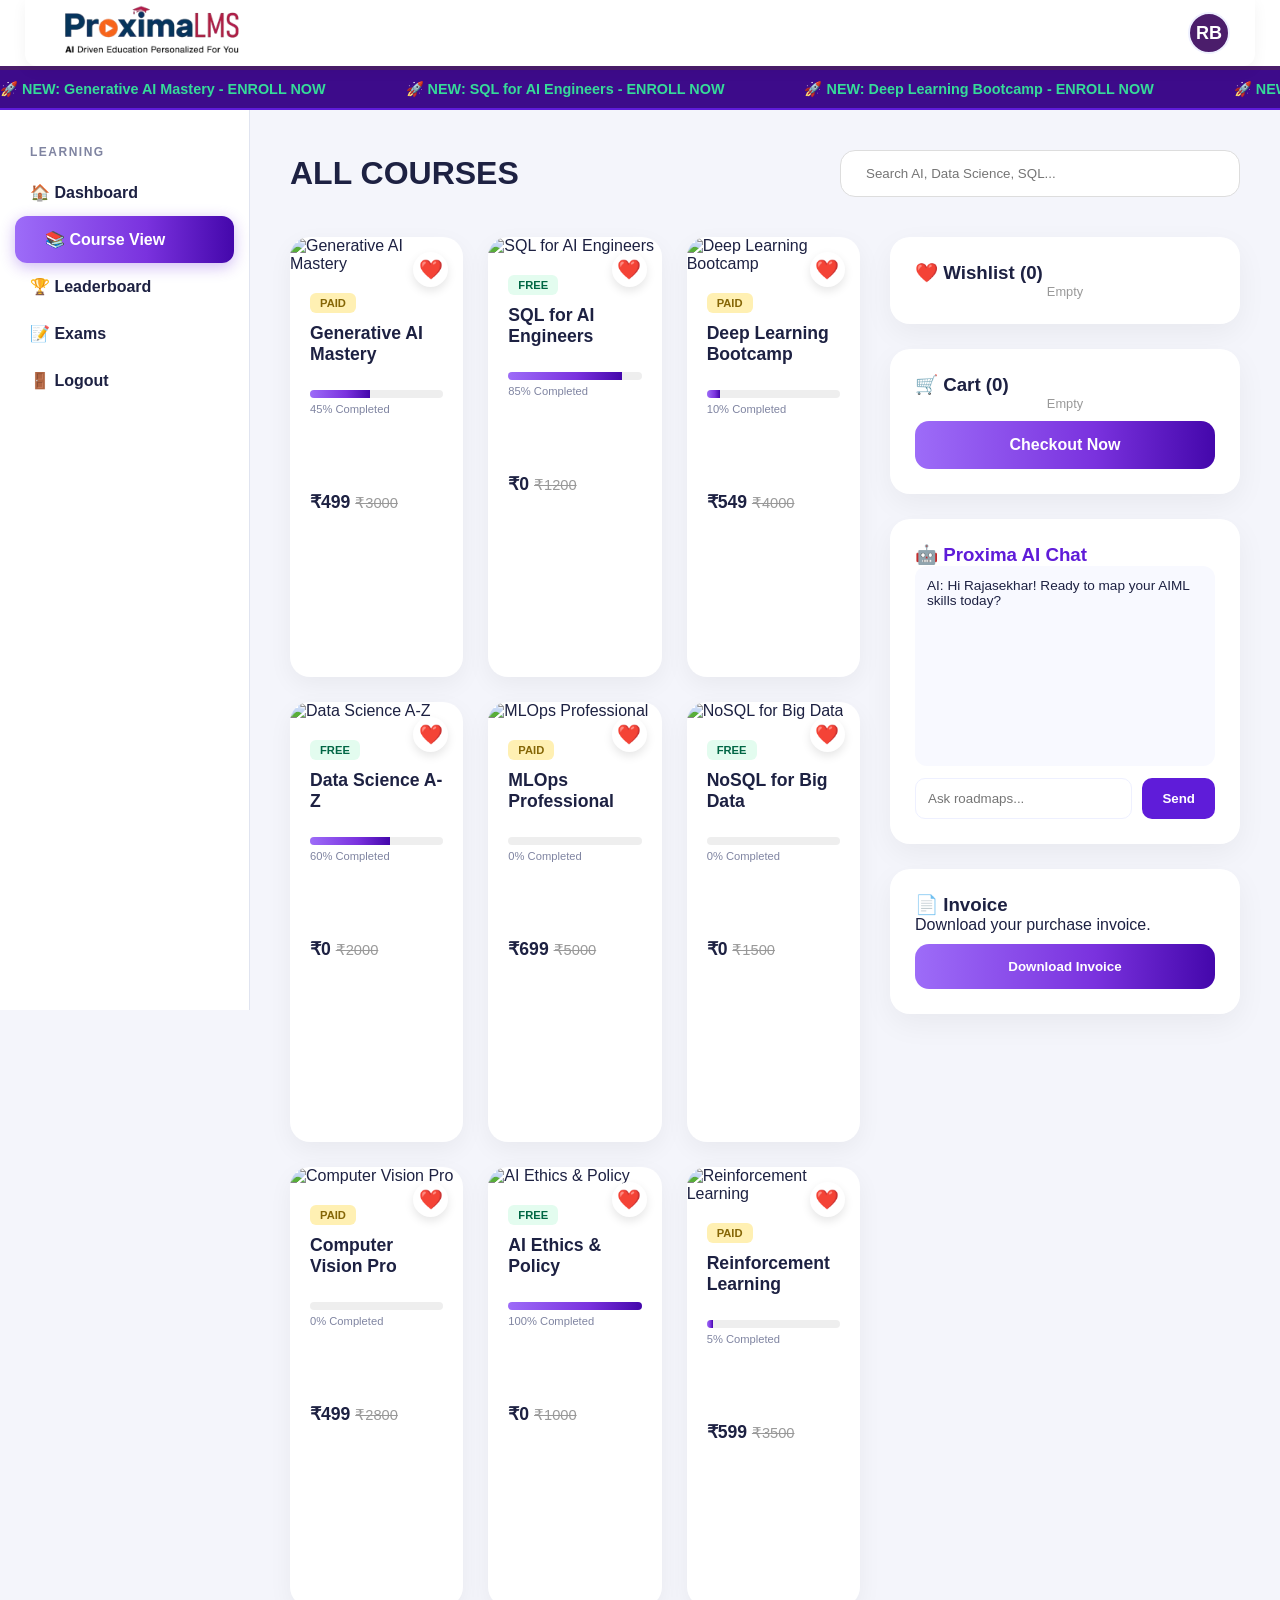
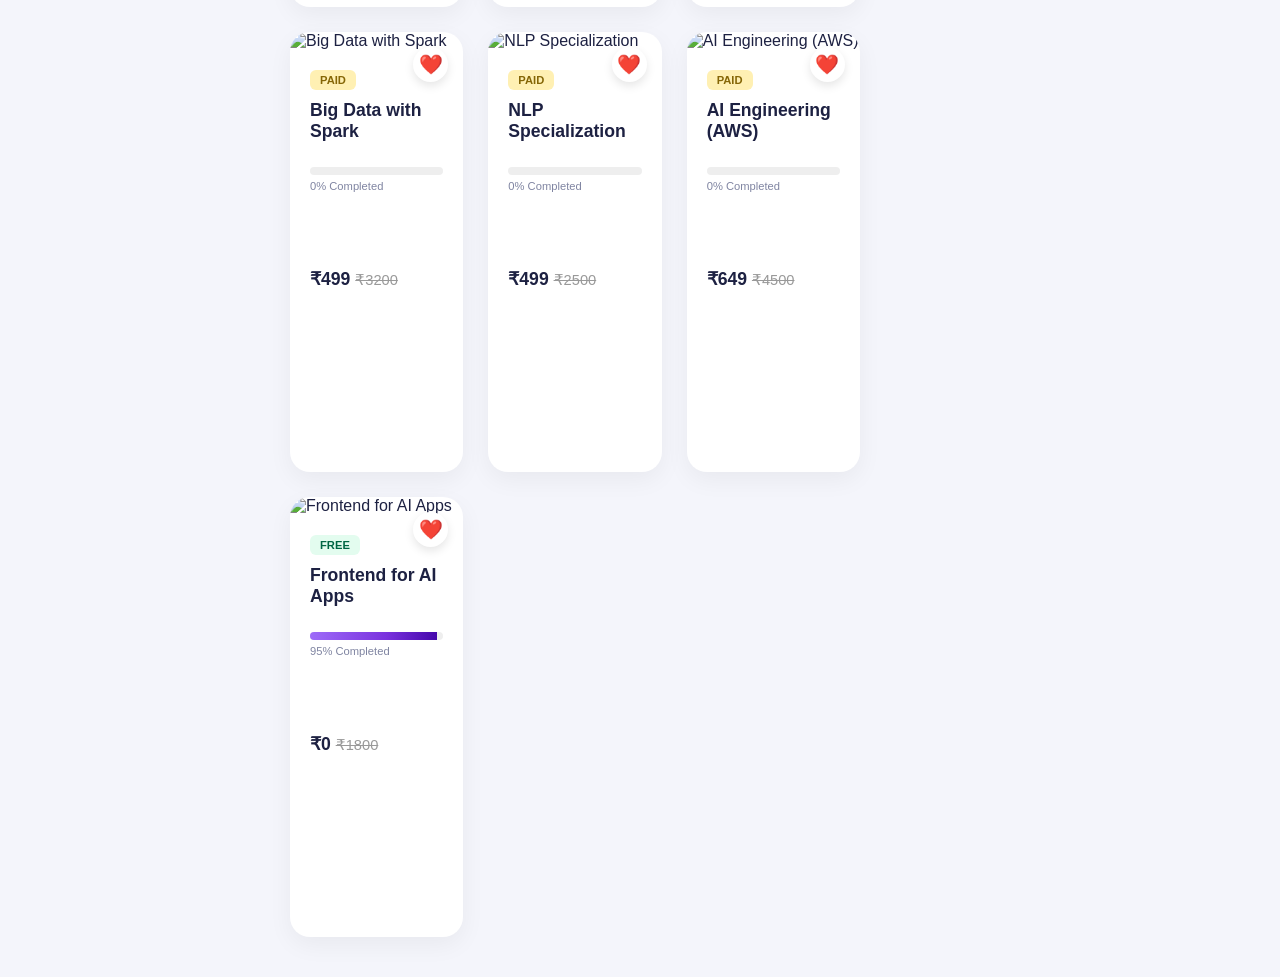
==== courses.html @ 3a39cdcb "commit" ====
<!DOCTYPE html>
<html lang="en">
<head>
    <meta charset="UTF-8">
    <title>ProximaLMS - Courses</title>
    <meta name="viewport" content="width=device-width, initial-scale=1.0">
    <link rel="stylesheet" href="style.css">
    <script src="https://cdnjs.cloudflare.com/ajax/libs/jspdf/2.5.1/jspdf.umd.min.js"></script>
    <style>
        /* Responsive Design */
        @media (max-width: 1024px) {
            .course-page-layout {
                grid-template-columns: 1fr !important;
            }
            
            .right-panel {
                display: none !important;
            }
        }

        @media (max-width: 768px) {
            .course-search {
                width: 100% !important;
                margin-bottom: 20px !important;
            }

            .course-grid {
                grid-template-columns: repeat(2, 1fr) !important;
                gap: 15px !important;
            }

            .course-card {
                padding: 10px !important;
            }

            .card-img {
                height: 140px !important;
            }
        }

        @media (max-width: 640px) {
            .course-grid {
                grid-template-columns: 1fr !important;
                gap: 15px !important;
            }

            .course-page-layout {
                flex-direction: column !important;
            }

            input[type="text"] {
                padding: 12px !important;
                font-size: 16px !important;
            }

            .card-body {
                padding: 10px !important;
            }

            .card-img {
                height: 150px !important;
            }

            .side-card {
                margin-top: 20px !important;
            }

            .right-panel {
                display: block !important;
                width: 100% !important;
            }
        }
    </style>
</head>
<body>
   <header class="ttr-header">
    <div class="header-container">
        <div class="logo-area">
            <a href="index.html">
                <img src="kalpra-logo.png" alt="ProximaLMS Logo" class="header-logo">
            </a>
        </div>
        <div class="profile-circle" title="Rajasekhar Bevara">RB</div>
    </div>
</header>

    <div class="marquee-ticker"><div class="marquee-content" id="marquee-courses"></div></div>

    <div class="page-layout">
        <aside class="sidebar">
            <div class="sidebar-title">Learning</div>
            <a href="index.html" class="menu-item">🏠 Dashboard</a>
            <a href="courses.html" class="menu-item active">📚 Course View</a>
            <a href="leaderboard.html" class="menu-item">🏆 Leaderboard</a>
            <a href="exams.html" class="menu-item">📝 Exams</a>
            <a href="#" onclick="logout()" class="menu-item">🚪 Logout</a>
        </aside>

        <main class="main-panel">
            <div style="display:flex; justify-content:space-between; align-items:center; margin-bottom:40px;">
                <h1 style="font-weight:900;">ALL COURSES</h1>
                <input type="text" id="courseSearch" placeholder="Search AI, Data Science, SQL..." 
                       style="padding:15px 25px; border-radius:15px; border:1px solid #ddd; width:400px; outline:none;" 
                       onkeyup="filterCourses()">
            </div>

           <div class="course-page-layout">
    <div class="course-grid" id="courseGrid"></div>

    <aside class="right-panel">
        <div class="side-card">
            <h3>❤️ Wishlist (<span id="wishCount">0</span>)</h3>
            <div class="item-list-container" id="wishList"></div>
        </div>
        
        <div class="side-card">
            <h3>🛒 Cart (<span id="cartCount">0</span>)</h3>
            <div class="item-list-container" id="cartList"></div>
            <a href="checkout.html" style="width:100%; padding:15px; background:var(--purple-gradient); color:white; border:none; border-radius:14px; cursor:pointer; font-weight:bold; margin-top:10px; display:inline-block; text-align:center; text-decoration:none;">Checkout Now</a>
        </div>

        <div class="side-card">
            <h3 style="color:var(--purple-primary);">🤖 Proxima AI Chat</h3>
            <div class="chat-window" id="chatWindow">
                <div class="msg-ai">AI: Hi Rajasekhar! Ready to map your AIML skills today?</div>
            </div>
            <div style="display:flex; gap:10px;">
                <input type="text" id="chatInput" placeholder="Ask roadmaps..." style="flex:1; padding:12px; border-radius:10px; border:1px solid #eef0ff; outline:none;">
                <button onclick="sendChat()" style="background:var(--purple-primary); color:white; border:none; padding:10px 20px; border-radius:10px; cursor:pointer; font-weight:bold;">Send</button>
            </div>
        </div>
        <div class="side-card">
            <h3>📄 Invoice</h3>
            <p>Download your purchase invoice.</p>
            <button onclick="downloadInvoice()" style="width:100%; padding:15px; background:var(--purple-gradient); color:white; border:none; border-radius:14px; cursor:pointer; font-weight:bold; margin-top:10px;">Download Invoice</button>
        </div>    </aside>
</div>

            </div>
        </main>
    </div>
    <script src="script.js"></script>
    <script>
        function logout() {
            localStorage.clear();
            window.location = 'login.html';
        }

        function downloadInvoice() {
            const lastPurchase = JSON.parse(localStorage.getItem('lastPurchase')) || [];
            if (lastPurchase.length === 0) {
                alert('No purchases found. Please make a purchase first.');
                return;
            }
            const { jsPDF } = window.jspdf;
            const doc = new jsPDF();
            doc.text('ProximaLMS Invoice', 20, 20);
            doc.text('Date: ' + new Date().toLocaleDateString(), 20, 30);
            let y = 50;
            lastPurchase.forEach(item => {
                doc.text(`${item.title} - ₹${item.price}`, 20, y);
                y += 10;
            });
            const total = lastPurchase.reduce((sum, i) => sum + i.price, 0);
            doc.text(`Total: ₹${total}`, 20, y);
            doc.save('ProximaLMS_Invoice.pdf');
        }
    </script>
</body>
</html>
---- style.css ----
﻿/* 
    PROXIMALMS MASTER STYLESHEET 
    Author: Rajasekhar Bevara
    Theme: Modern AI & Career Mapping
*/

:root {
  --purple-primary: #5f1cd9;
  --purple-dark: #3d0b8a;
  --purple-gradient: linear-gradient(90deg, #9d6cf8 0%, #7a32de 60%, #4407ab 100%);
  --bg-light: #f4f5fb;
  --white: #ffffff;
  --text-main: #1d2142;
  --text-muted: #7f84a1;
  --sidebar-width: 250px;
  --success: #36db99;
  --danger: #e85d75;
}

/* Global Reset */
* {
  box-sizing: border-box;
  margin: 0;
  padding: 0;
}

body {
  font-family: 'Inter', 'Segoe UI', Tahoma, Geneva, Verdana, sans-serif;
  background: var(--bg-light);
  color: var(--text-main);
  overflow-x: hidden;
}

/* --- HEADER SECTION --- */
.ttr-header {
  background: var(--purple-gradient);
  height: 75px;
  display: flex;
  align-items: center;
  padding: 0 20px;
  position: sticky;
  top: 0;
  z-index: 2000;
}

.header-container {
  display: flex;
  width: 100%;
  align-items: center;
  justify-content: space-between;
  background: var(--white);
  border-radius: 0 0 12px 12px;
  padding: 10px 25px;
  height: 100%;
  box-shadow: 0 4px 15px rgba(0,0,0,0.05);
}

.logo-area {
  display: flex;
  flex-direction: column;
}

.logo-text {
  font-size: 24px;
  font-weight: 900;
  color: var(--purple-primary);
  text-decoration: none;
  line-height: 1;
}

.logo-sub {
  font-size: 10px;
  color: var(--text-muted);
  margin-top: 4px;
  font-weight: 600;
}

.profile-circle {
  width: 42px;
  height: 42px;
  background: var(--purple-primary);
  border-radius: 50%;
  display: grid;
  place-items: center;
  font-weight: bold;
  color: var(--white);
  cursor: pointer;
  border: 2px solid #eef0ff;
  transition: 0.3s;
}

.profile-circle:hover {
  transform: scale(1.1);
  box-shadow: 0 0 15px rgba(95, 28, 217, 0.3);
}

/* --- MARQUEE TICKER --- */
.marquee-ticker {
  background: var(--purple-dark);
  color: var(--white);
  padding: 10px 0;
  overflow: hidden;
  white-space: nowrap;
  border-bottom: 2px solid var(--purple-primary);
}

.marquee-content {
  display: inline-block;
  animation: scroll-slow 50s linear infinite;
}

.marquee-item {
  color: var(--success);
  text-decoration: none;
  margin-right: 80px;
  font-weight: 600;
  font-size: 0.9rem;
  cursor: pointer;
}

@keyframes scroll-slow {
  0% { transform: translateX(100%); }
  100% { transform: translateX(-100%); }
}

/* --- SIDEBAR NAVIGATION --- */
.sidebar {
  width: var(--sidebar-width);
  background: var(--white);
  padding: 25px 0;
  border-right: 1px solid #e0e4f0;
  position: fixed;
  height: 100vh;
  z-index: 1000;
}

.sidebar-title {
  font-size: 0.75rem;
  font-weight: 800;
  color: var(--text-muted);
  padding: 10px 30px;
  letter-spacing: 1.5px;
  text-transform: uppercase;
}

.menu-item {
  display: flex;
  align-items: center;
  padding: 14px 30px;
  color: var(--text-main);
  text-decoration: none;
  font-weight: 600;
  transition: 0.3s;
  gap: 12px;
}

.menu-item:hover {
  background: rgba(95, 28, 217, 0.05);
  color: var(--purple-primary);
}

.menu-item.active {
  background: var(--purple-gradient);
  color: var(--white);
  margin: 0 15px;
  border-radius: 12px;
  box-shadow: 0 4px 15px rgba(95, 28, 217, 0.3);
}

/* --- MAIN LAYOUT --- */
.main-panel {
  margin-left: var(--sidebar-width);
  padding: 40px;
}

.stat-grid {
  display: grid;
  grid-template-columns: repeat(4, 1fr);
  gap: 20px;
  margin-bottom: 35px;
}

.stat-card {
  background: var(--purple-gradient);
  color: var(--white);
  padding: 25px;
  border-radius: 20px;
  box-shadow: 0 10px 20px rgba(95, 28, 217, 0.1);
}

.stat-card span { font-size: 0.8rem; text-transform: uppercase; opacity: 0.9; font-weight: bold; }
.stat-card strong { font-size: 2.2rem; display: block; margin: 8px 0; }
.stat-card p { font-size: 0.75rem; opacity: 0.8; }

/* --- DASHBOARD CHARTS --- */
.chart-panel {
  background: var(--white);
  padding: 40px;
  border-radius: 30px;
  box-shadow: 0 10px 40px rgba(0,0,0,0.05);
  border: 1px solid #eef0ff;
}

.chart-container {
  width: 100%;
  margin-top: 20px;
  overflow: visible;
}

/* --- COURSE GRID (3 PER ROW) --- */
.course-page-layout {
  display: flex;
  gap: 30px;
  align-items: flex-start;
}

.course-grid {
  display: grid;
  grid-template-columns: repeat(3, 1fr);
  gap: 25px;
  flex: 1;
}

.course-card {
  position: relative;
  background: var(--white);
  border-radius: 20px;
  overflow: hidden;
  box-shadow: 0 8px 25px rgba(0,0,0,0.05);
  height: 440px;
  cursor: pointer;
  transition: 0.3s;
}

.card-img {
  width: 100%;
  height: 180px;
  object-fit: cover;
}

.card-body {
  padding: 20px;
  height: 260px;
  display: flex;
  flex-direction: column;
}

.wishlist-heart {
  position: absolute;
  top: 15px;
  right: 15px;
  z-index: 10;
  background: var(--white);
  width: 35px;
  height: 35px;
  border-radius: 50%;
  display: grid;
  place-items: center;
  color: var(--danger);
  font-size: 1.2rem;
  box-shadow: 0 4px 10px rgba(0,0,0,0.1);
  transition: 0.3s;
}

/* --- IN-PLACE HOVER OVERLAY --- */
.hover-overlay {
  position: absolute;
  top: 0;
  left: 0;
  width: 100%;
  height: 100%;
  background: var(--purple-gradient);
  color: var(--white);
  padding: 30px;
  opacity: 0;
  visibility: hidden;
  transition: 0.4s ease;
  display: flex;
  flex-direction: column;
  justify-content: center;
  z-index: 15;
}

.course-card:hover .hover-overlay {
  opacity: 1;
  visibility: visible;
}

.benefit-list {
  list-style: none;
  margin: 20px 0;
}

.benefit-list li {
  font-size: 0.9rem;
  margin-bottom: 10px;
  display: flex;
  gap: 10px;
}

.benefit-list li::before {
  content: '✓';
  color: var(--success);
  font-weight: bold;
}

/* --- LEADERBOARD PODIUM --- */
.podium {
  display: flex;
  justify-content: center;
  align-items: flex-end;
  gap: 20px;
  margin: 60px 0;
}

.podium-card {
  background: var(--white);
  padding: 30px 20px;
  border-radius: 24px;
  text-align: center;
  width: 180px;
  box-shadow: 0 10px 30px rgba(0,0,0,0.05);
  position: relative;
}

.podium-card.gold { height: 260px; border: 3px solid #ffd700; }
.podium-card.gold::after { content: '🥇'; position: absolute; top: -35px; left: 50%; transform: translateX(-50%); font-size: 3.2rem; }

.podium-card.silver { height: 220px; border: 3px solid #c0c0c0; }
.podium-card.silver::after { content: '🥈'; position: absolute; top: -30px; left: 50%; transform: translateX(-50%); font-size: 2.8rem; }

.podium-card.bronze { height: 190px; border: 3px solid #cd7f32; }
.podium-card.bronze::after { content: '🥉'; position: absolute; top: -25px; left: 50%; transform: translateX(-50%); font-size: 2.4rem; }

.leader-row {
  display: grid;
  grid-template-columns: 60px 1fr 120px;
  align-items: center;
  padding: 20px 30px;
  background: var(--white);
  margin-bottom: 12px;
  border-radius: 18px;
  font-weight: 600;
}

.leader-row.highlight {
  background: rgba(54, 219, 153, 0.15);
  border: 2px solid var(--success);
  transform: scale(1.02);
  box-shadow: 0 10px 30px rgba(54, 219, 153, 0.15);
}

/* --- RIGHT SIDE PANELS --- */
.right-panel {
  width: 350px;
  position: sticky;
  top: 100px;
  display: flex;
  flex-direction: column;
  gap: 25px;
}

.side-card {
  background: var(--white);
  padding: 25px;
  border-radius: 20px;
  box-shadow: 0 10px 30px rgba(0,0,0,0.05);
}

.chat-window {
  height: 200px;
  overflow-y: auto;
  background: #f8f9ff;
  padding: 12px;
  border-radius: 12px;
  margin-bottom: 12px;
  font-size: 0.85rem;
}

/* Progress Section */
.progress-container { margin-top: 15px; }
.progress-bg { height: 8px; background: #eee; border-radius: 10px; overflow: hidden; }
.progress-fill { height: 100%; background: var(--purple-gradient); transition: 0.5s; }

/* Badges */
.badge { padding: 4px 10px; border-radius: 6px; font-size: 0.7rem; font-weight: 700; width: fit-content; margin-bottom: 10px; }
.badge-free { background: #e3fcef; color: #006644; }
.badge-paid { background: #fff0b3; color: #856606; }

/* Login/Signup */
.login-container {
    display: flex;
    justify-content: center;
    align-items: center;
    height: 100vh;
    background: var(--purple-gradient);
}

.login-form {
    background: white;
    padding: 40px;
    border-radius: 12px;
    box-shadow: 0 4px 20px rgba(0,0,0,0.1);
    width: 400px;
}

.form-group {
    margin-bottom: 20px;
}

.form-group label {
    display: block;
    margin-bottom: 5px;
    color: var(--text-main);
}

.form-group input {
    width: 100%;
    padding: 10px;
    border: 1px solid #ddd;
    border-radius: 8px;
    outline: none;
}

.btn-primary {
    width: 100%;
    padding: 12px;
    background: var(--purple-gradient);
    color: white;
    border: none;
    border-radius: 8px;
    cursor: pointer;
    font-weight: bold;
}

.btn-primary:hover {
    opacity: 0.9;
}

.ttr-header {
    background-color: #1a0b3b; /* Matches your dashboard theme */
    padding: 10px 25px;
    height: 70px; /* Standard header height */
    display: flex;
    align-items: center;
}

.header-container {
    width: 100%;
    display: flex;
    justify-content: space-between;
    align-items: center;
}

.logo-area {
    display: flex;
    align-items: center;
}

.header-logo {
    height: 200px; /* This size replaces the visual weight of the previous text */
    width: auto;
    display: block;
    transition: transform 0.2s;
}

.header-logo:hover {
    transform: scale(1.05);
}

.profile-circle {
    width: 40px;
    height: 40px;
    background-color: #6a1b9a;
    color: white;
    border-radius: 50%;
    display: flex;
    align-items: center;
    justify-content: center;
    font-weight: bold;
    cursor: pointer;
}


.ttr-header {
    background: white;
    border-bottom: 4px solid #4B1D6B; /* Your primary purple */
    padding: 0 25px;
    height: 70px;
    display: flex;
    align-items: center;
    position: sticky;
    top: 0;
    z-index: 1000;
    box-sizing: border-box;
}

.header-container {
    width: 100%;
    display: flex;
    justify-content: space-between;
    align-items: center;
}

.logo-area {
    display: flex;
    align-items: center;
}

.header-logo {
    height: 200px; /* Increased height for better visibility */
    width: auto;
    display: block;
    object-fit: contain;
}

.profile-circle {
    width: 42px;
    height: 42px;
    background-color: #4B1D6B;
    color: white;
    border-radius: 50%;
    display: flex;
    align-items: center;
    justify-content: center;
    font-weight: bold;
    font-size: 18px;
    cursor: pointer;
}
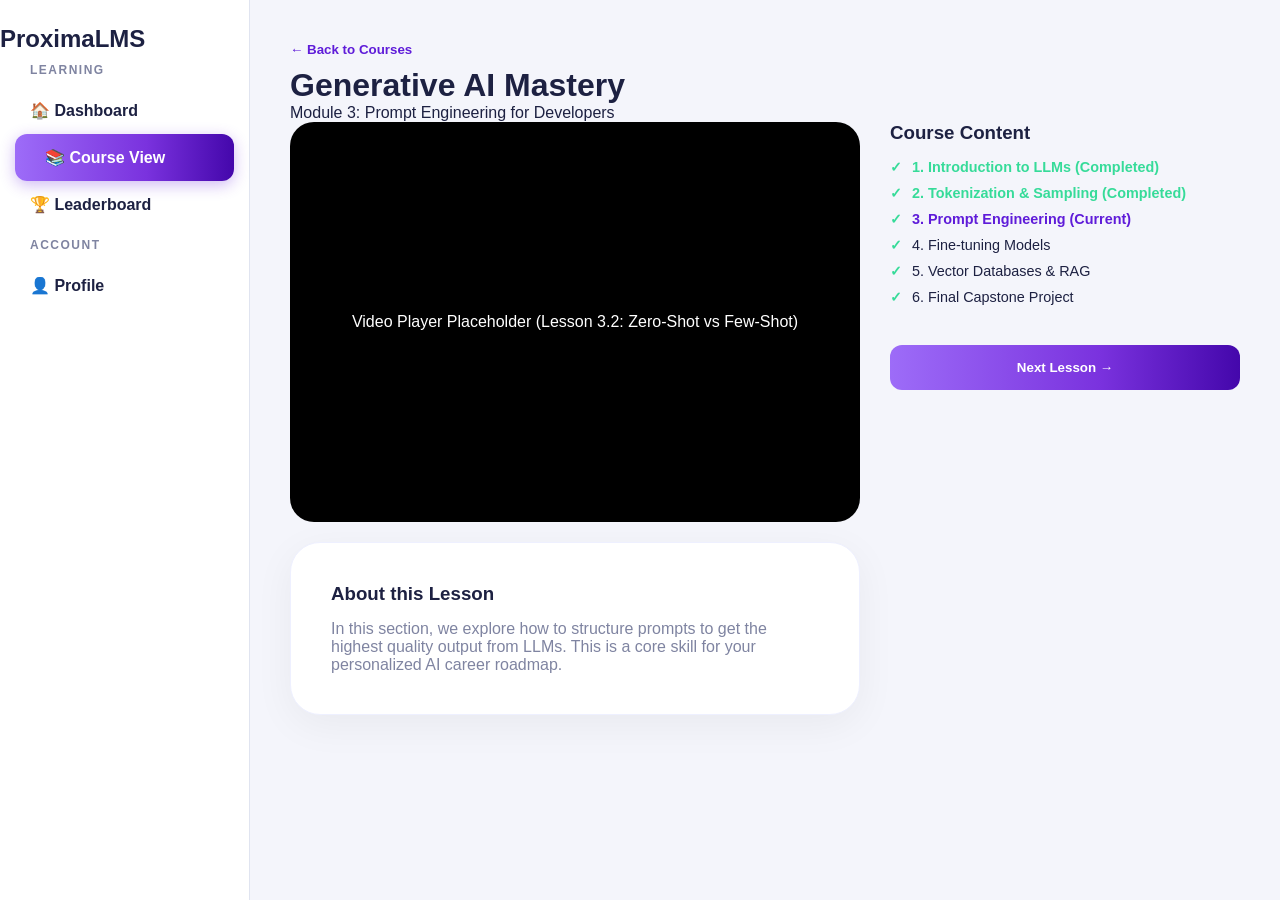
==== commit a820ccad: "commit" ====
--- a/courses.html
+++ b/courses.html
@@ -2,169 +2,54 @@
 <html lang="en">
 <head>
     <meta charset="UTF-8">
-    <title>ProximaLMS - Courses</title>
-    <meta name="viewport" content="width=device-width, initial-scale=1.0">
+    <title>Course Detail - ProximaLMS</title>
     <link rel="stylesheet" href="style.css">
-    <script src="https://cdnjs.cloudflare.com/ajax/libs/jspdf/2.5.1/jspdf.umd.min.js"></script>
-    <style>
-        /* Responsive Design */
-        @media (max-width: 1024px) {
-            .course-page-layout {
-                grid-template-columns: 1fr !important;
-            }
-            
-            .right-panel {
-                display: none !important;
-            }
-        }
-
-        @media (max-width: 768px) {
-            .course-search {
-                width: 100% !important;
-                margin-bottom: 20px !important;
-            }
-
-            .course-grid {
-                grid-template-columns: repeat(2, 1fr) !important;
-                gap: 15px !important;
-            }
-
-            .course-card {
-                padding: 10px !important;
-            }
-
-            .card-img {
-                height: 140px !important;
-            }
-        }
-
-        @media (max-width: 640px) {
-            .course-grid {
-                grid-template-columns: 1fr !important;
-                gap: 15px !important;
-            }
-
-            .course-page-layout {
-                flex-direction: column !important;
-            }
-
-            input[type="text"] {
-                padding: 12px !important;
-                font-size: 16px !important;
-            }
-
-            .card-body {
-                padding: 10px !important;
-            }
-
-            .card-img {
-                height: 150px !important;
-            }
-
-            .side-card {
-                margin-top: 20px !important;
-            }
-
-            .right-panel {
-                display: block !important;
-                width: 100% !important;
-            }
-        }
-    </style>
 </head>
 <body>
-   <header class="ttr-header">
-    <div class="header-container">
-        <div class="logo-area">
-            <a href="index.html">
-                <img src="kalpra-logo.png" alt="ProximaLMS Logo" class="header-logo">
-            </a>
+    <aside class="sidebar">
+        <div class="sidebar-brand"><h2>ProximaLMS</h2></div>
+        <div class="sidebar-title">Learning</div>
+        <a href="index.html" class="menu-item">🏠 Dashboard</a>
+        <a href="courses.html" class="menu-item active">📚 Course View</a>
+        <a href="leaderboard.html" class="menu-item">🏆 Leaderboard</a>
+        <div class="sidebar-title">Account</div>
+        <a href="profile.html" class="menu-item">👤 Profile</a>
+    </aside>
+
+    <main class="main-panel">
+        <div class="content-header">
+            <button onclick="history.back()" style="background:none; border:none; color:var(--purple-primary); cursor:pointer; font-weight:bold; margin-bottom:10px;">← Back to Courses</button>
+            <h1>Generative AI Mastery</h1>
+            <p>Module 3: Prompt Engineering for Developers</p>
         </div>
-        <div class="profile-circle" title="Rajasekhar Bevara">RB</div>
-    </div>
-</header>
 
-    <div class="marquee-ticker"><div class="marquee-content" id="marquee-courses"></div></div>
-
-    <div class="page-layout">
-        <aside class="sidebar">
-            <div class="sidebar-title">Learning</div>
-            <a href="index.html" class="menu-item">🏠 Dashboard</a>
-            <a href="courses.html" class="menu-item active">📚 Course View</a>
-            <a href="leaderboard.html" class="menu-item">🏆 Leaderboard</a>
-            <a href="exams.html" class="menu-item">📝 Exams</a>
-            <a href="#" onclick="logout()" class="menu-item">🚪 Logout</a>
-        </aside>
-
-        <main class="main-panel">
-            <div style="display:flex; justify-content:space-between; align-items:center; margin-bottom:40px;">
-                <h1 style="font-weight:900;">ALL COURSES</h1>
-                <input type="text" id="courseSearch" placeholder="Search AI, Data Science, SQL..." 
-                       style="padding:15px 25px; border-radius:15px; border:1px solid #ddd; width:400px; outline:none;" 
-                       onkeyup="filterCourses()">
+        <div class="course-page-layout">
+            <div style="flex: 1;">
+                <div style="width: 100%; height: 400px; background: #000; border-radius: 24px; display: grid; place-items: center; color: white; margin-bottom: 20px;">
+                    <p>Video Player Placeholder (Lesson 3.2: Zero-Shot vs Few-Shot)</p>
+                </div>
+                
+                <div class="chart-panel">
+                    <h3>About this Lesson</h3>
+                    <p style="margin-top: 15px; color: var(--text-muted);">In this section, we explore how to structure prompts to get the highest quality output from LLMs. This is a core skill for your personalized AI career roadmap.</p>
+                </div>
             </div>
 
-           <div class="course-page-layout">
-    <div class="course-grid" id="courseGrid"></div>
-
-    <aside class="right-panel">
-        <div class="side-card">
-            <h3>❤️ Wishlist (<span id="wishCount">0</span>)</h3>
-            <div class="item-list-container" id="wishList"></div>
-        </div>
-        
-        <div class="side-card">
-            <h3>🛒 Cart (<span id="cartCount">0</span>)</h3>
-            <div class="item-list-container" id="cartList"></div>
-            <a href="checkout.html" style="width:100%; padding:15px; background:var(--purple-gradient); color:white; border:none; border-radius:14px; cursor:pointer; font-weight:bold; margin-top:10px; display:inline-block; text-align:center; text-decoration:none;">Checkout Now</a>
-        </div>
-
-        <div class="side-card">
-            <h3 style="color:var(--purple-primary);">🤖 Proxima AI Chat</h3>
-            <div class="chat-window" id="chatWindow">
-                <div class="msg-ai">AI: Hi Rajasekhar! Ready to map your AIML skills today?</div>
-            </div>
-            <div style="display:flex; gap:10px;">
-                <input type="text" id="chatInput" placeholder="Ask roadmaps..." style="flex:1; padding:12px; border-radius:10px; border:1px solid #eef0ff; outline:none;">
-                <button onclick="sendChat()" style="background:var(--purple-primary); color:white; border:none; padding:10px 20px; border-radius:10px; cursor:pointer; font-weight:bold;">Send</button>
+            <div class="right-panel">
+                <div class="hover-preview" style="min-height: auto;">
+                    <h3>Course Content</h3>
+                    <ul class="benefit-list" style="margin-top: 15px;">
+                        <li style="color: var(--success); font-weight: bold;">1. Introduction to LLMs (Completed)</li>
+                        <li style="color: var(--success); font-weight: bold;">2. Tokenization & Sampling (Completed)</li>
+                        <li style="color: var(--purple-primary); font-weight: 800;">3. Prompt Engineering (Current)</li>
+                        <li>4. Fine-tuning Models</li>
+                        <li>5. Vector Databases & RAG</li>
+                        <li>6. Final Capstone Project</li>
+                    </ul>
+                    <button style="width: 100%; padding: 15px; background: var(--purple-gradient); color: white; border: none; border-radius: 12px; margin-top: 20px; font-weight: bold; cursor: pointer;">Next Lesson →</button>
+                </div>
             </div>
         </div>
-        <div class="side-card">
-            <h3>📄 Invoice</h3>
-            <p>Download your purchase invoice.</p>
-            <button onclick="downloadInvoice()" style="width:100%; padding:15px; background:var(--purple-gradient); color:white; border:none; border-radius:14px; cursor:pointer; font-weight:bold; margin-top:10px;">Download Invoice</button>
-        </div>    </aside>
-</div>
-
-            </div>
-        </main>
-    </div>
-    <script src="script.js"></script>
-    <script>
-        function logout() {
-            localStorage.clear();
-            window.location = 'login.html';
-        }
-
-        function downloadInvoice() {
-            const lastPurchase = JSON.parse(localStorage.getItem('lastPurchase')) || [];
-            if (lastPurchase.length === 0) {
-                alert('No purchases found. Please make a purchase first.');
-                return;
-            }
-            const { jsPDF } = window.jspdf;
-            const doc = new jsPDF();
-            doc.text('ProximaLMS Invoice', 20, 20);
-            doc.text('Date: ' + new Date().toLocaleDateString(), 20, 30);
-            let y = 50;
-            lastPurchase.forEach(item => {
-                doc.text(`${item.title} - ₹${item.price}`, 20, y);
-                y += 10;
-            });
-            const total = lastPurchase.reduce((sum, i) => sum + i.price, 0);
-            doc.text(`Total: ₹${total}`, 20, y);
-            doc.save('ProximaLMS_Invoice.pdf');
-        }
-    </script>
+    </main>
 </body>
-</html>
+</html>
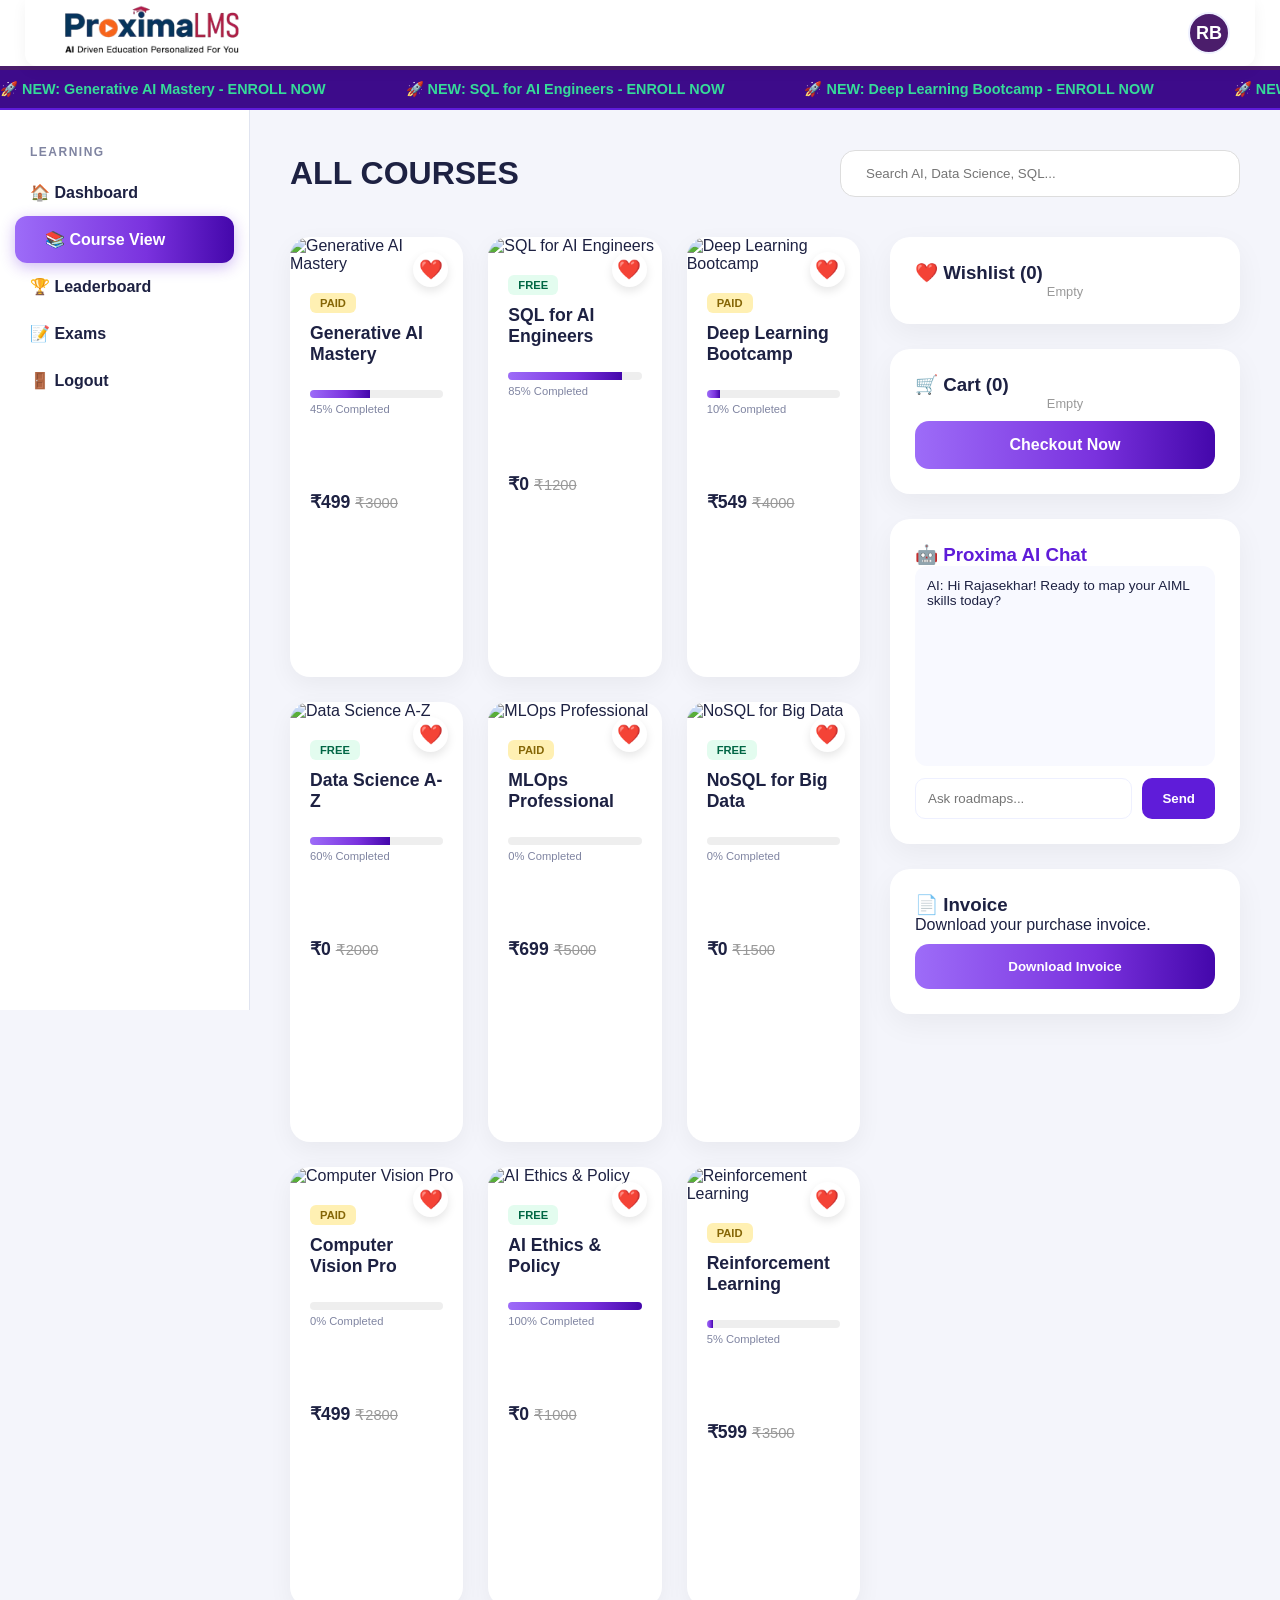
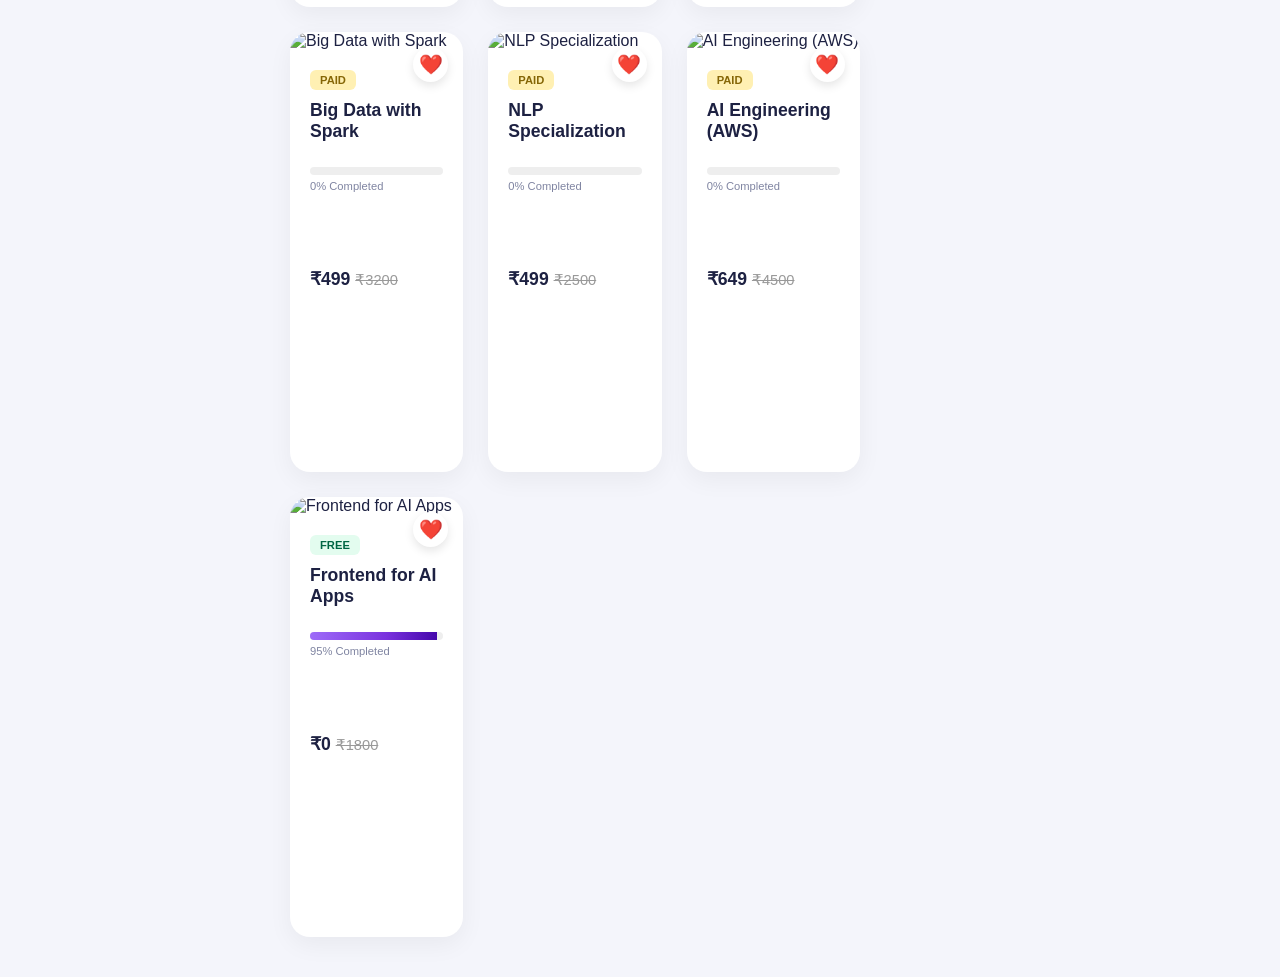
==== commit f022fcf5: "commit" ====
--- a/courses.html
+++ b/courses.html
@@ -2,54 +2,169 @@
 <html lang="en">
 <head>
     <meta charset="UTF-8">
-    <title>Course Detail - ProximaLMS</title>
+    <title>ProximaLMS - Courses</title>
+    <meta name="viewport" content="width=device-width, initial-scale=1.0">
     <link rel="stylesheet" href="style.css">
+    <script src="https://cdnjs.cloudflare.com/ajax/libs/jspdf/2.5.1/jspdf.umd.min.js"></script>
+    <style>
+        /* Responsive Design */
+        @media (max-width: 1024px) {
+            .course-page-layout {
+                grid-template-columns: 1fr !important;
+            }
+            
+            .right-panel {
+                display: none !important;
+            }
+        }
+
+        @media (max-width: 768px) {
+            .course-search {
+                width: 100% !important;
+                margin-bottom: 20px !important;
+            }
+
+            .course-grid {
+                grid-template-columns: repeat(2, 1fr) !important;
+                gap: 15px !important;
+            }
+
+            .course-card {
+                padding: 10px !important;
+            }
+
+            .card-img {
+                height: 140px !important;
+            }
+        }
+
+        @media (max-width: 640px) {
+            .course-grid {
+                grid-template-columns: 1fr !important;
+                gap: 15px !important;
+            }
+
+            .course-page-layout {
+                flex-direction: column !important;
+            }
+
+            input[type="text"] {
+                padding: 12px !important;
+                font-size: 16px !important;
+            }
+
+            .card-body {
+                padding: 10px !important;
+            }
+
+            .card-img {
+                height: 150px !important;
+            }
+
+            .side-card {
+                margin-top: 20px !important;
+            }
+
+            .right-panel {
+                display: block !important;
+                width: 100% !important;
+            }
+        }
+    </style>
 </head>
 <body>
-    <aside class="sidebar">
-        <div class="sidebar-brand"><h2>ProximaLMS</h2></div>
-        <div class="sidebar-title">Learning</div>
-        <a href="index.html" class="menu-item">🏠 Dashboard</a>
-        <a href="courses.html" class="menu-item active">📚 Course View</a>
-        <a href="leaderboard.html" class="menu-item">🏆 Leaderboard</a>
-        <div class="sidebar-title">Account</div>
-        <a href="profile.html" class="menu-item">👤 Profile</a>
-    </aside>
+   <header class="ttr-header">
+    <div class="header-container">
+        <div class="logo-area">
+            <a href="index.html">
+                <img src="kalpra-logo.png" alt="ProximaLMS Logo" class="header-logo">
+            </a>
+        </div>
+        <div class="profile-circle" title="Rajasekhar Bevara">RB</div>
+    </div>
+</header>
 
-    <main class="main-panel">
-        <div class="content-header">
-            <button onclick="history.back()" style="background:none; border:none; color:var(--purple-primary); cursor:pointer; font-weight:bold; margin-bottom:10px;">← Back to Courses</button>
-            <h1>Generative AI Mastery</h1>
-            <p>Module 3: Prompt Engineering for Developers</p>
+    <div class="marquee-ticker"><div class="marquee-content" id="marquee-courses"></div></div>
+
+    <div class="page-layout">
+        <aside class="sidebar">
+            <div class="sidebar-title">Learning</div>
+            <a href="index.html" class="menu-item">🏠 Dashboard</a>
+            <a href="courses.html" class="menu-item active">📚 Course View</a>
+            <a href="leaderboard.html" class="menu-item">🏆 Leaderboard</a>
+            <a href="exams.html" class="menu-item">📝 Exams</a>
+            <a href="#" onclick="logout()" class="menu-item">🚪 Logout</a>
+        </aside>
+
+        <main class="main-panel">
+            <div style="display:flex; justify-content:space-between; align-items:center; margin-bottom:40px;">
+                <h1 style="font-weight:900;">ALL COURSES</h1>
+                <input type="text" id="courseSearch" placeholder="Search AI, Data Science, SQL..." 
+                       style="padding:15px 25px; border-radius:15px; border:1px solid #ddd; width:400px; outline:none;" 
+                       onkeyup="filterCourses()">
+            </div>
+
+           <div class="course-page-layout">
+    <div class="course-grid" id="courseGrid"></div>
+
+    <aside class="right-panel">
+        <div class="side-card">
+            <h3>❤️ Wishlist (<span id="wishCount">0</span>)</h3>
+            <div class="item-list-container" id="wishList"></div>
+        </div>
+        
+        <div class="side-card">
+            <h3>🛒 Cart (<span id="cartCount">0</span>)</h3>
+            <div class="item-list-container" id="cartList"></div>
+            <a href="checkout.html" style="width:100%; padding:15px; background:var(--purple-gradient); color:white; border:none; border-radius:14px; cursor:pointer; font-weight:bold; margin-top:10px; display:inline-block; text-align:center; text-decoration:none;">Checkout Now</a>
         </div>
 
-        <div class="course-page-layout">
-            <div style="flex: 1;">
-                <div style="width: 100%; height: 400px; background: #000; border-radius: 24px; display: grid; place-items: center; color: white; margin-bottom: 20px;">
-                    <p>Video Player Placeholder (Lesson 3.2: Zero-Shot vs Few-Shot)</p>
-                </div>
-                
-                <div class="chart-panel">
-                    <h3>About this Lesson</h3>
-                    <p style="margin-top: 15px; color: var(--text-muted);">In this section, we explore how to structure prompts to get the highest quality output from LLMs. This is a core skill for your personalized AI career roadmap.</p>
-                </div>
+        <div class="side-card">
+            <h3 style="color:var(--purple-primary);">🤖 Proxima AI Chat</h3>
+            <div class="chat-window" id="chatWindow">
+                <div class="msg-ai">AI: Hi Rajasekhar! Ready to map your AIML skills today?</div>
             </div>
-
-            <div class="right-panel">
-                <div class="hover-preview" style="min-height: auto;">
-                    <h3>Course Content</h3>
-                    <ul class="benefit-list" style="margin-top: 15px;">
-                        <li style="color: var(--success); font-weight: bold;">1. Introduction to LLMs (Completed)</li>
-                        <li style="color: var(--success); font-weight: bold;">2. Tokenization & Sampling (Completed)</li>
-                        <li style="color: var(--purple-primary); font-weight: 800;">3. Prompt Engineering (Current)</li>
-                        <li>4. Fine-tuning Models</li>
-                        <li>5. Vector Databases & RAG</li>
-                        <li>6. Final Capstone Project</li>
-                    </ul>
-                    <button style="width: 100%; padding: 15px; background: var(--purple-gradient); color: white; border: none; border-radius: 12px; margin-top: 20px; font-weight: bold; cursor: pointer;">Next Lesson →</button>
-                </div>
+            <div style="display:flex; gap:10px;">
+                <input type="text" id="chatInput" placeholder="Ask roadmaps..." style="flex:1; padding:12px; border-radius:10px; border:1px solid #eef0ff; outline:none;">
+                <button onclick="sendChat()" style="background:var(--purple-primary); color:white; border:none; padding:10px 20px; border-radius:10px; cursor:pointer; font-weight:bold;">Send</button>
             </div>
         </div>
-    </main>
+        <div class="side-card">
+            <h3>📄 Invoice</h3>
+            <p>Download your purchase invoice.</p>
+            <button onclick="downloadInvoice()" style="width:100%; padding:15px; background:var(--purple-gradient); color:white; border:none; border-radius:14px; cursor:pointer; font-weight:bold; margin-top:10px;">Download Invoice</button>
+        </div>    </aside>
+</div>
+
+            </div>
+        </main>
+    </div>
+    <script src="script.js"></script>
+    <script>
+        function logout() {
+            localStorage.clear();
+            window.location = 'login.html';
+        }
+
+        function downloadInvoice() {
+            const lastPurchase = JSON.parse(localStorage.getItem('lastPurchase')) || [];
+            if (lastPurchase.length === 0) {
+                alert('No purchases found. Please make a purchase first.');
+                return;
+            }
+            const { jsPDF } = window.jspdf;
+            const doc = new jsPDF();
+            doc.text('ProximaLMS Invoice', 20, 20);
+            doc.text('Date: ' + new Date().toLocaleDateString(), 20, 30);
+            let y = 50;
+            lastPurchase.forEach(item => {
+                doc.text(`${item.title} - ₹${item.price}`, 20, y);
+                y += 10;
+            });
+            const total = lastPurchase.reduce((sum, i) => sum + i.price, 0);
+            doc.text(`Total: ₹${total}`, 20, y);
+            doc.save('ProximaLMS_Invoice.pdf');
+        }
+    </script>
 </body>
-</html>+</html>
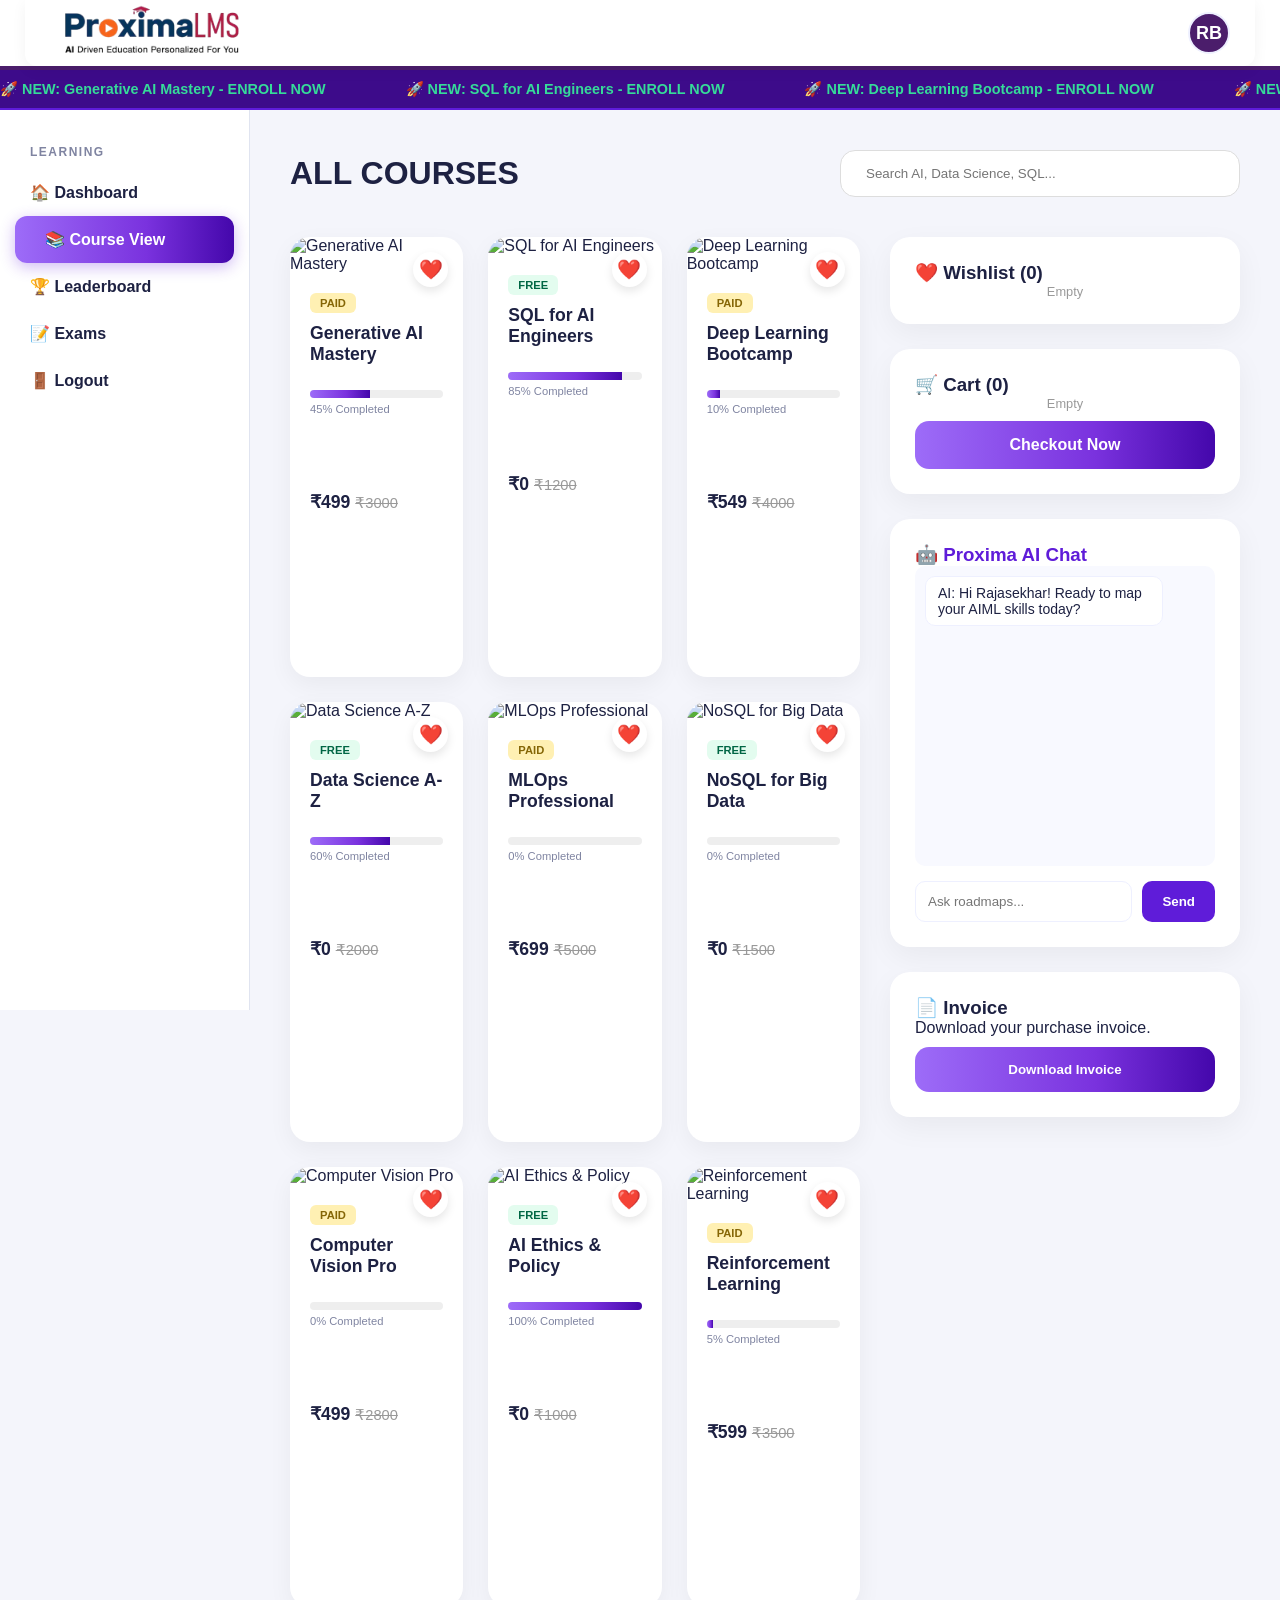
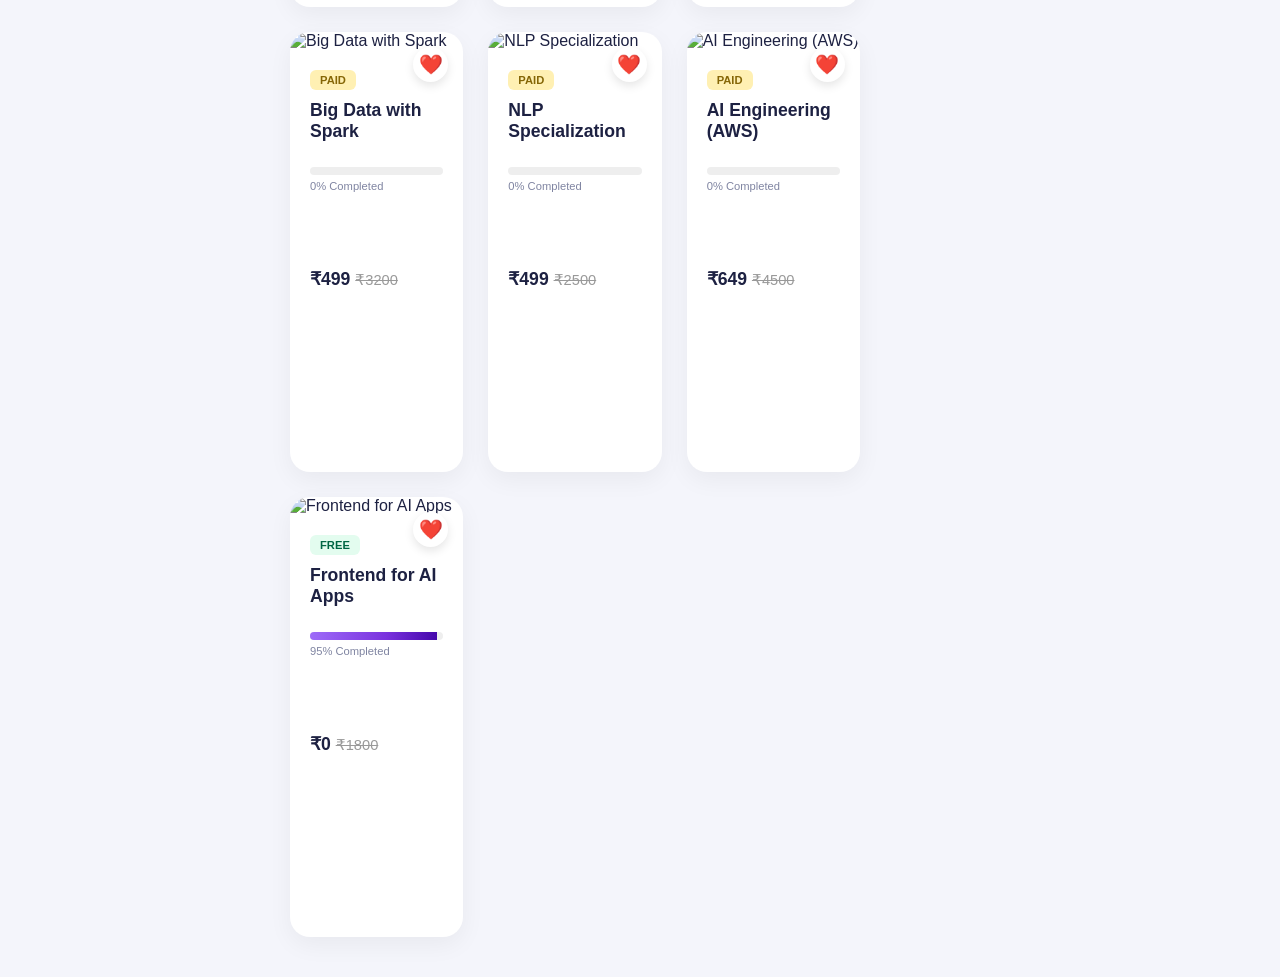
==== commit 1fbd6187: "commit" ====
--- a/courses.html
+++ b/courses.html
@@ -119,16 +119,18 @@
             <a href="checkout.html" style="width:100%; padding:15px; background:var(--purple-gradient); color:white; border:none; border-radius:14px; cursor:pointer; font-weight:bold; margin-top:10px; display:inline-block; text-align:center; text-decoration:none;">Checkout Now</a>
         </div>
 
-        <div class="side-card">
-            <h3 style="color:var(--purple-primary);">🤖 Proxima AI Chat</h3>
-            <div class="chat-window" id="chatWindow">
-                <div class="msg-ai">AI: Hi Rajasekhar! Ready to map your AIML skills today?</div>
-            </div>
-            <div style="display:flex; gap:10px;">
-                <input type="text" id="chatInput" placeholder="Ask roadmaps..." style="flex:1; padding:12px; border-radius:10px; border:1px solid #eef0ff; outline:none;">
-                <button onclick="sendChat()" style="background:var(--purple-primary); color:white; border:none; padding:10px 20px; border-radius:10px; cursor:pointer; font-weight:bold;">Send</button>
-            </div>
-        </div>
+       <div class="side-card">
+    <h3 style="color:var(--purple-primary);">🤖 Proxima AI Chat</h3>
+    <div class="chat-window" id="chatWindow" style="height: 300px; overflow-y: auto; margin-bottom: 15px; padding: 10px; background: #f8f9ff; border-radius: 10px; display: flex; flex-direction: column; gap: 10px;">
+        <div class="msg-ai" style="background: white; padding: 8px 12px; border-radius: 10px; border: 1px solid #eef0ff; align-self: flex-start; max-width: 85%; font-size: 14px;">
+            AI: Hi Rajasekhar! Ready to map your AIML skills today?
+        </div>
+    </div>
+    <div style="display:flex; gap:10px;">
+        <input type="text" id="chatInput" placeholder="Ask roadmaps..." onkeypress="if(event.key === 'Enter') sendChat()" style="flex:1; padding:12px; border-radius:10px; border:1px solid #eef0ff; outline:none;">
+        <button onclick="sendChat()" style="background:var(--purple-primary); color:white; border:none; padding:10px 20px; border-radius:10px; cursor:pointer; font-weight:bold;">Send</button>
+    </div>
+</div>
         <div class="side-card">
             <h3>📄 Invoice</h3>
             <p>Download your purchase invoice.</p>
@@ -165,6 +167,107 @@
             doc.text(`Total: ₹${total}`, 20, y);
             doc.save('ProximaLMS_Invoice.pdf');
         }
+
+       const ProximaChatData = {
+    "hi": "Hello! I'm Proxima AI. Ready to map your AIML skills today?",
+    "hello": "Hi there! How can I help you navigate your AI career journey?",
+    "hey": "Hey! Looking for a specific course or a career roadmap?",
+    "how are you": "I'm running at optimal speed and ready to help you learn! How about you?",
+    "who are you": "I am ProximaBot, your AI-driven career guide and learning assistant.",
+    "name": "My name is ProximaBot. I was built to help you master AI.",
+    "good morning": "Good morning! A great day to start a new lesson in AI.",
+    "good afternoon": "Good afternoon! Hope your learning progress is going well today.",
+    "bye": "Goodbye! Don't forget to check your updated roadmap next time.",
+    "thanks": "You're welcome! Happy learning!",
+    "thank you": "No problem! I'm here whenever you have doubts.",
+    "help": "You can ask me about 'courses', 'free classes', 'exams', or 'how to build a roadmap'.",
+    
+    // DEVELOPER & EVENTS (Based on your profile)
+    "developer": "ProximaLMS was developed by Rajasekhar Bevara, an AIML and Frontend expert.",
+    "who made this": "This platform is the vision of Rajasekhar Bevara, focusing on automated career paths.",
+    "rajasekhar": "Rajasekhar Bevara is a technical developer skilled in AIML, SQL, and Frontend development.",
+    "bevara": "Rajasekhar Bevara is the lead developer here. He also organizes major community cultural events!",
+    "skills": "Rajasekhar is an expert in AIML, Frontend, SQL, MySQL, and NoSQL databases.",
+    "pujas": "Rajasekhar organizes the Sri Sri Sri Durga Devi Sharannavarathri Mahotsavamulu event.",
+    "donations": "Community events are supported by Sri Sitarama Yuvajana Sangham and Koragam villagers.",
+    "event": "Major upcoming events include Narayana Samaradhana and Ammavari Tiruveedhi in October.",
+    "hosting": "This site is professionally deployed and hosted using Firebase.",
+    "vision": "The vision is to use AI to automatically align learning paths with industry needs.",
+
+    // COURSES & RECOMMENDATIONS
+    "courses": "We offer Generative AI, SQL for AI, Deep Learning, MLOps, Data Science, and more.",
+    "recommend": "If you are a beginner, start with 'Data Science A-Z'. For experts, try 'Generative AI Mastery'.",
+    "best course": "Our most popular course is 'Generative AI Mastery' with a 4.9-star rating.",
+    "free courses": "We have free courses: SQL for AI Engineers, Data Science A-Z, and AI Ethics.",
+    "paid courses": "Our premium courses include Generative AI Mastery (₹499) and MLOps Pro (₹699).",
+    "generative ai": "The GenAI course covers Transformers, Prompt Engineering, and building AI Agents.",
+    "sql course": "The SQL for AI Engineers course is free and covers DB design for AI applications.",
+    "mlops": "MLOps Professional teaches you to deploy and scale AI models using Docker and K8s.",
+    "deep learning": "Our Deep Learning Bootcamp covers Neural Networks and PyTorch from scratch.",
+    "data science": "Data Science A-Z covers everything from Statistics to Predictive Modeling.",
+    "python": "Most of our AI courses use Python. It's a prerequisite for most paths.",
+    "enroll": "Go to 'Course View', select a course, and click 'Enroll' or 'Checkout'.",
+    "price": "Prices range from Free to ₹699. We keep it affordable for all engineers.",
+
+    // ROADMAP & SKILL MAPPING
+    "roadmap": "Our AI analyzes your profile to generate a personalized career-aligned learning path.",
+    "career": "Proxima helps you transition into roles like AI Engineer, Data Scientist, or MLOps Specialist.",
+    "path": "Your path is currently 82% complete! Finish the Deep Learning module to reach the next level.",
+    "job": "By completing our specializations, you build a portfolio ready for top AI jobs.",
+    "resume": "Our AI can help suggest keywords for your resume based on completed courses.",
+    "progress": "Your total completion is shown on the Dashboard. You are currently at 82%!",
+    "mapping": "Skill mapping identifies your strengths and gaps in technical knowledge.",
+
+    // EXAMS & CERTIFICATIONS
+    "exam": "Take exams in the 'Exams' section to validate your skills and earn certificates.",
+    "certificate": "Certificates are issued automatically once you pass the final course exam.",
+    "download": "You can download your PDF certificates from the 'Dashboard' or 'Profile'.",
+    "badge": "Earn badges like 'AIML Specialist' by completing specific course groups.",
+    "points": "Passing an exam earns you 100-500 points toward your Global Rank.",
+    "rank": "Your exam scores directly impact your position on the Leaderboard.",
+
+    // TECHNICAL AI DOUBTS
+    "what is ai": "AI is the simulation of human intelligence by machines, especially computer systems.",
+    "machine learning": "ML is a type of AI that allows software to become more accurate at predicting outcomes.",
+    "deep learning": "DL is a subset of ML based on artificial neural networks with multiple layers.",
+    "neural network": "A computer system modeled on the human brain and nervous system.",
+    "transformer": "Transformers are the architecture behind models like GPT, focusing on attention mechanisms.",
+    "llm": "Large Language Models (LLMs) are AI models trained on vast amounts of text data.",
+    "tensorflow": "A powerful library by Google for building and training neural networks.",
+    "pytorch": "A flexible deep learning framework preferred by researchers, developed by Meta.",
+
+    "default": "I'm not sure about that. You can ask about 'courses', 'roadmaps', 'exams', or 'Rajasekhar Bevara'!"
+};
+
+function sendChat() {
+    const input = document.getElementById('chatInput');
+    const window = document.getElementById('chatWindow');
+    const msg = input.value.trim().toLowerCase();
+
+    if (msg === "") return;
+
+    // 1. Add User Message
+    window.innerHTML += `<div style="background: var(--purple-primary); color: white; padding: 8px 12px; border-radius: 10px; align-self: flex-end; max-width: 85%; font-size: 14px;">You: ${input.value}</div>`;
+
+    // 2. Find Response
+    let botResponse = ProximaChatData["default"];
+    for (let key in ProximaChatData) {
+        if (msg.includes(key)) {
+            botResponse = ProximaChatData[key];
+            break;
+        }
+    }
+
+    // 3. Add AI Response with delay
+    setTimeout(() => {
+        window.innerHTML += `<div style="background: white; padding: 8px 12px; border-radius: 10px; border: 1px solid #eef0ff; align-self: flex-start; max-width: 85%; font-size: 14px;">AI: ${botResponse}</div>`;
+        window.scrollTop = window.scrollHeight; // Auto-scroll
+    }, 500);
+
+    input.value = ""; // Clear input
+    window.scrollTop = window.scrollHeight; // Auto-scroll
+}
+
     </script>
 </body>
 </html>
